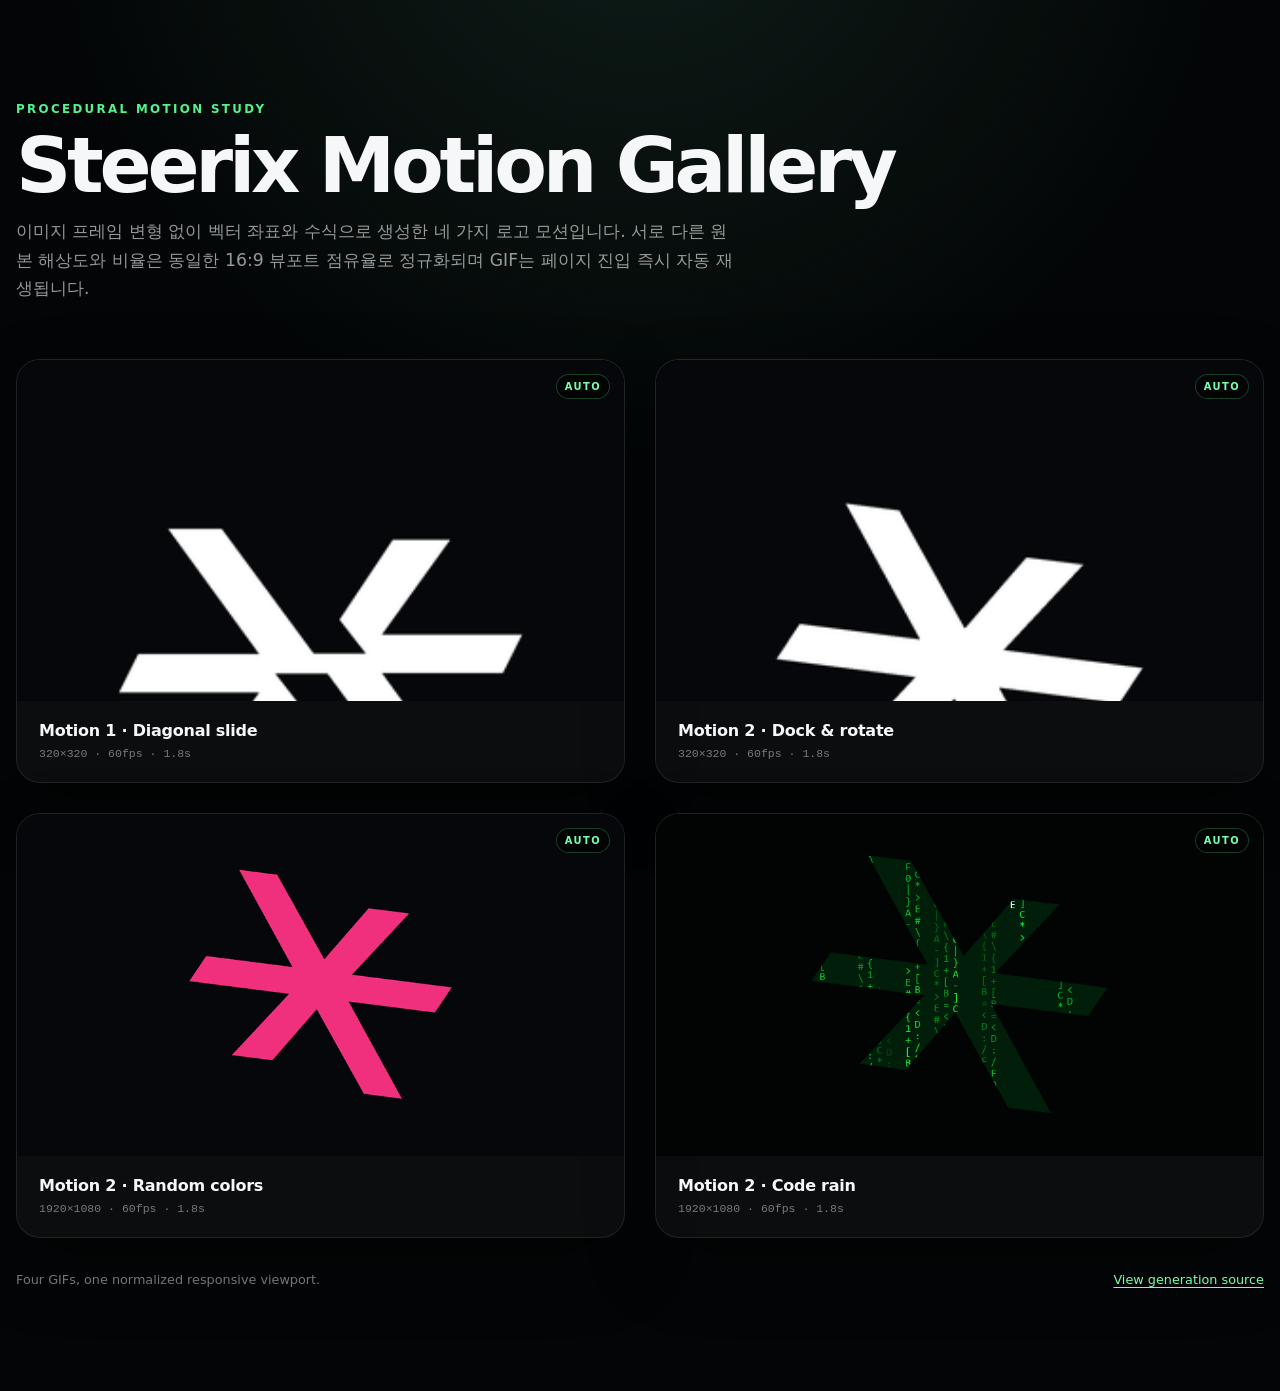
==== index.html @ 6709bf48 "Add procedural Steerix motion gallery" ====
<!doctype html>
<html lang="ko">
  <head>
    <meta charset="UTF-8" />
    <meta name="viewport" content="width=device-width, initial-scale=1" />
    <meta
      name="description"
      content="Steerix procedural logo motion gallery — four auto-playing GIF samples and source code."
    />
    <title>Steerix Motion Gallery</title>
    <style>
      :root {
        color-scheme: dark;
        font-family: Inter, Pretendard, system-ui, -apple-system, BlinkMacSystemFont,
          "Segoe UI", sans-serif;
        background: #030506;
        color: #f5f7f8;
      }

      * {
        box-sizing: border-box;
      }

      body {
        min-width: 320px;
        min-height: 100svh;
        margin: 0;
        background:
          radial-gradient(circle at 50% -10%, rgb(43 87 68 / 0.3), transparent 38rem),
          #030506;
      }

      main {
        width: min(1480px, calc(100% - 32px));
        margin: 0 auto;
        padding: clamp(48px, 8vw, 112px) 0;
      }

      header {
        display: grid;
        gap: 14px;
        margin-bottom: clamp(28px, 5vw, 56px);
      }

      .eyebrow {
        margin: 0;
        color: #55f18d;
        font-size: 0.74rem;
        font-weight: 760;
        letter-spacing: 0.2em;
        text-transform: uppercase;
      }

      h1 {
        margin: 0;
        font-size: clamp(2rem, 6vw, 5.4rem);
        line-height: 0.95;
        letter-spacing: -0.055em;
      }

      header p:last-child {
        max-width: 720px;
        margin: 0;
        color: rgb(236 243 239 / 0.62);
        font-size: clamp(0.92rem, 1.4vw, 1.08rem);
        line-height: 1.65;
      }

      .gallery {
        display: grid;
        grid-template-columns: repeat(auto-fit, minmax(min(100%, 420px), 1fr));
        gap: clamp(16px, 2.4vw, 30px);
      }

      article {
        overflow: hidden;
        border: 1px solid rgb(255 255 255 / 0.09);
        border-radius: 24px;
        background: rgb(255 255 255 / 0.035);
        box-shadow: 0 28px 70px rgb(0 0 0 / 0.28);
      }

      .viewport {
        position: relative;
        width: 100%;
        aspect-ratio: 16 / 9;
        overflow: hidden;
        display: grid;
        place-items: center;
        background: #05070a;
      }

      .viewport img {
        width: 100%;
        height: 100%;
        display: block;
        object-fit: cover;
        transform: scale(var(--media-zoom, 1));
        transform-origin: center;
      }

      .viewport::after {
        content: "AUTO";
        position: absolute;
        top: 14px;
        right: 14px;
        padding: 6px 8px;
        border: 1px solid rgb(85 241 141 / 0.25);
        border-radius: 999px;
        background: rgb(0 0 0 / 0.46);
        color: #78ffa8;
        font-size: 0.62rem;
        font-weight: 800;
        letter-spacing: 0.14em;
      }

      .copy {
        display: grid;
        gap: 7px;
        padding: 20px 22px 22px;
      }

      h2 {
        margin: 0;
        font-size: 1rem;
        letter-spacing: -0.015em;
      }

      .meta {
        margin: 0;
        color: rgb(236 243 239 / 0.48);
        font-family: ui-monospace, SFMono-Regular, Consolas, monospace;
        font-size: 0.72rem;
      }

      footer {
        display: flex;
        flex-wrap: wrap;
        align-items: center;
        justify-content: space-between;
        gap: 14px;
        margin-top: 34px;
        color: rgb(236 243 239 / 0.48);
        font-size: 0.8rem;
      }

      a {
        color: #78ffa8;
        text-underline-offset: 0.2em;
      }
    </style>
  </head>
  <body>
    <main>
      <header>
        <p class="eyebrow">Procedural motion study</p>
        <h1>Steerix Motion Gallery</h1>
        <p>
          이미지 프레임 변형 없이 벡터 좌표와 수식으로 생성한 네 가지 로고 모션입니다.
          서로 다른 원본 해상도와 비율은 동일한 16:9 뷰포트 점유율로 정규화되며 GIF는
          페이지 진입 즉시 자동 재생됩니다.
        </p>
      </header>

      <section class="gallery" aria-label="Steerix animation samples">
        <article>
          <div class="viewport">
            <img
              src="assets/gifs/steerix-loader-motion-1-60fps.gif"
              alt="Steerix motion 1 diagonal sliding animation"
              decoding="async"
            />
          </div>
          <div class="copy">
            <h2>Motion 1 · Diagonal slide</h2>
            <p class="meta">320×320 · 60fps · 1.8s</p>
          </div>
        </article>

        <article>
          <div class="viewport">
            <img
              src="assets/gifs/steerix-loader-motion-2-60fps.gif"
              alt="Steerix motion 2 docking and rotation animation"
              decoding="async"
            />
          </div>
          <div class="copy">
            <h2>Motion 2 · Dock &amp; rotate</h2>
            <p class="meta">320×320 · 60fps · 1.8s</p>
          </div>
        </article>

        <article style="--media-zoom: 2.15">
          <div class="viewport">
            <img
              src="assets/gifs/steerix-loader-motion-2-fullhd-random-60fps.gif"
              alt="Steerix motion 2 with a random color on every frame"
              decoding="async"
            />
          </div>
          <div class="copy">
            <h2>Motion 2 · Random colors</h2>
            <p class="meta">1920×1080 · 60fps · 1.8s</p>
          </div>
        </article>

        <article style="--media-zoom: 2.15">
          <div class="viewport">
            <img
              src="assets/gifs/steerix-loader-motion-2-fullhd-code-rain-60fps.gif"
              alt="Steerix motion 2 with procedural vertical code rain"
              decoding="async"
            />
          </div>
          <div class="copy">
            <h2>Motion 2 · Code rain</h2>
            <p class="meta">1920×1080 · 60fps · 1.8s</p>
          </div>
        </article>
      </section>

      <footer>
        <span>Four GIFs, one normalized responsive viewport.</span>
        <a href="https://github.com/kraizer-ai/steerix-motion-gallery/tree/main/src"
          >View generation source</a
        >
      </footer>
    </main>
  </body>
</html>
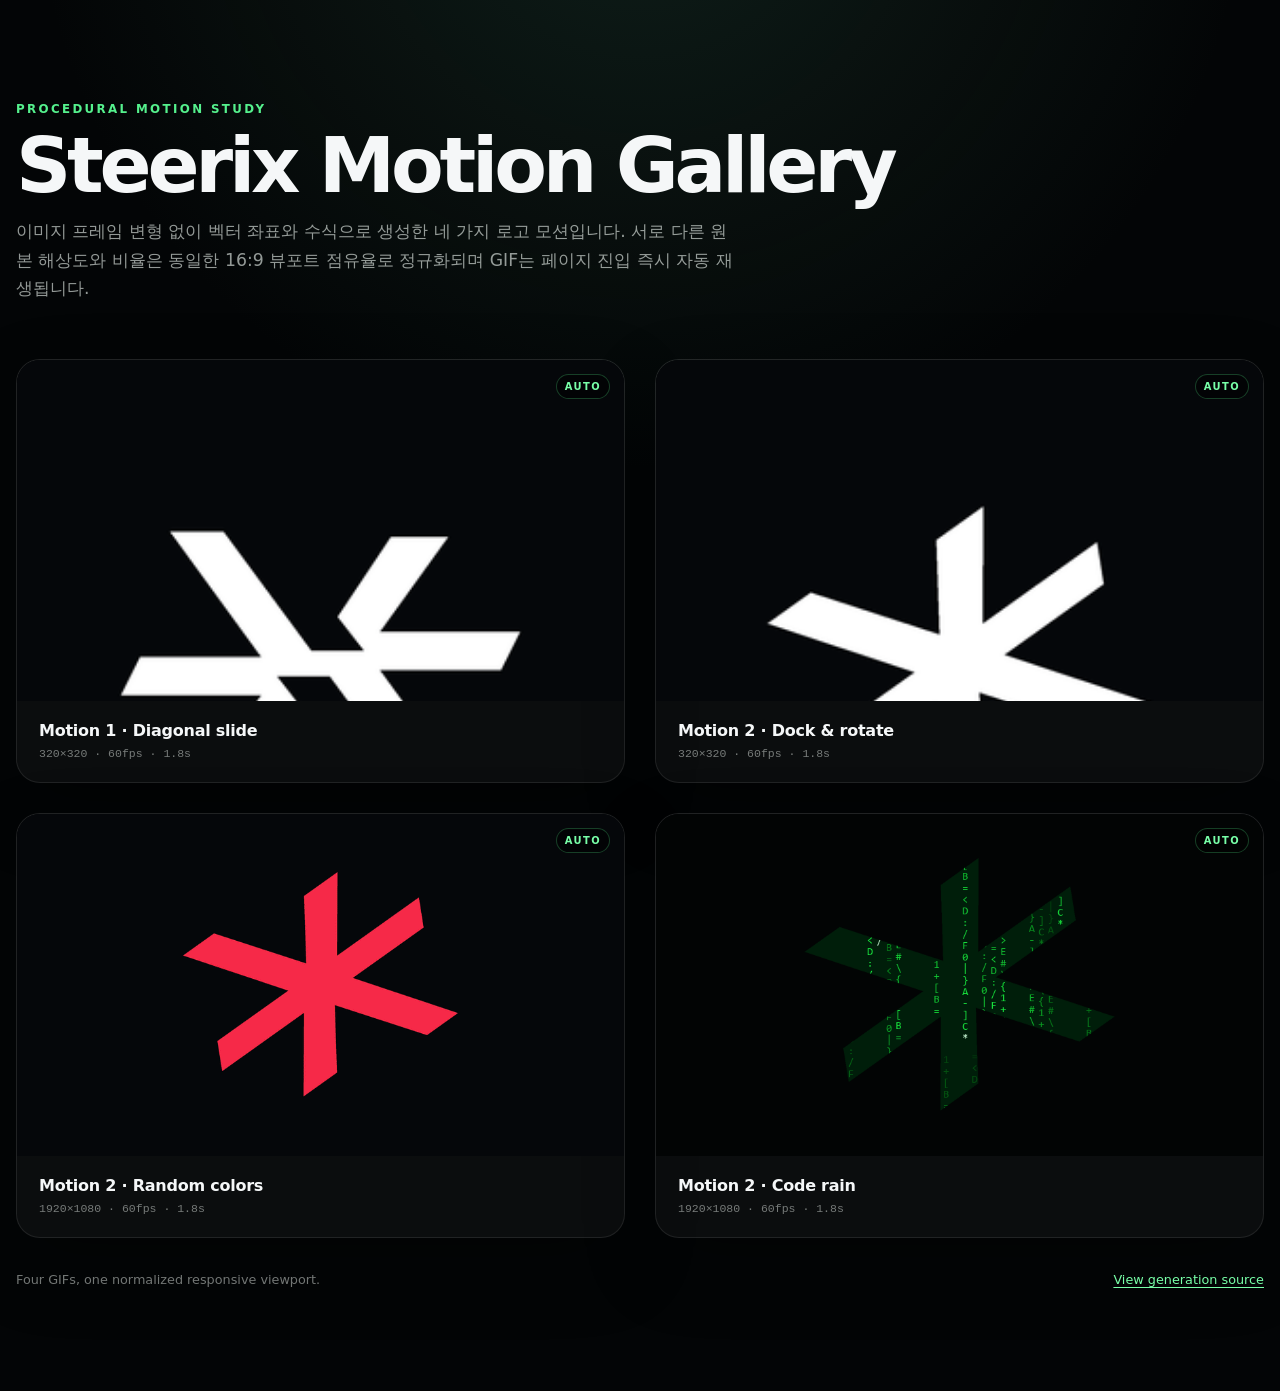
==== commit bbbc1a73: "Point gallery links to STEERIX-home" ====
--- a/index.html
+++ b/index.html
@@ -222,7 +222,7 @@
 
       <footer>
         <span>Four GIFs, one normalized responsive viewport.</span>
-        <a href="https://github.com/kraizer-ai/steerix-motion-gallery/tree/main/src"
+        <a href="https://github.com/STEERIX-home/steerix-motion-gallery/tree/main/src"
           >View generation source</a
         >
       </footer>
